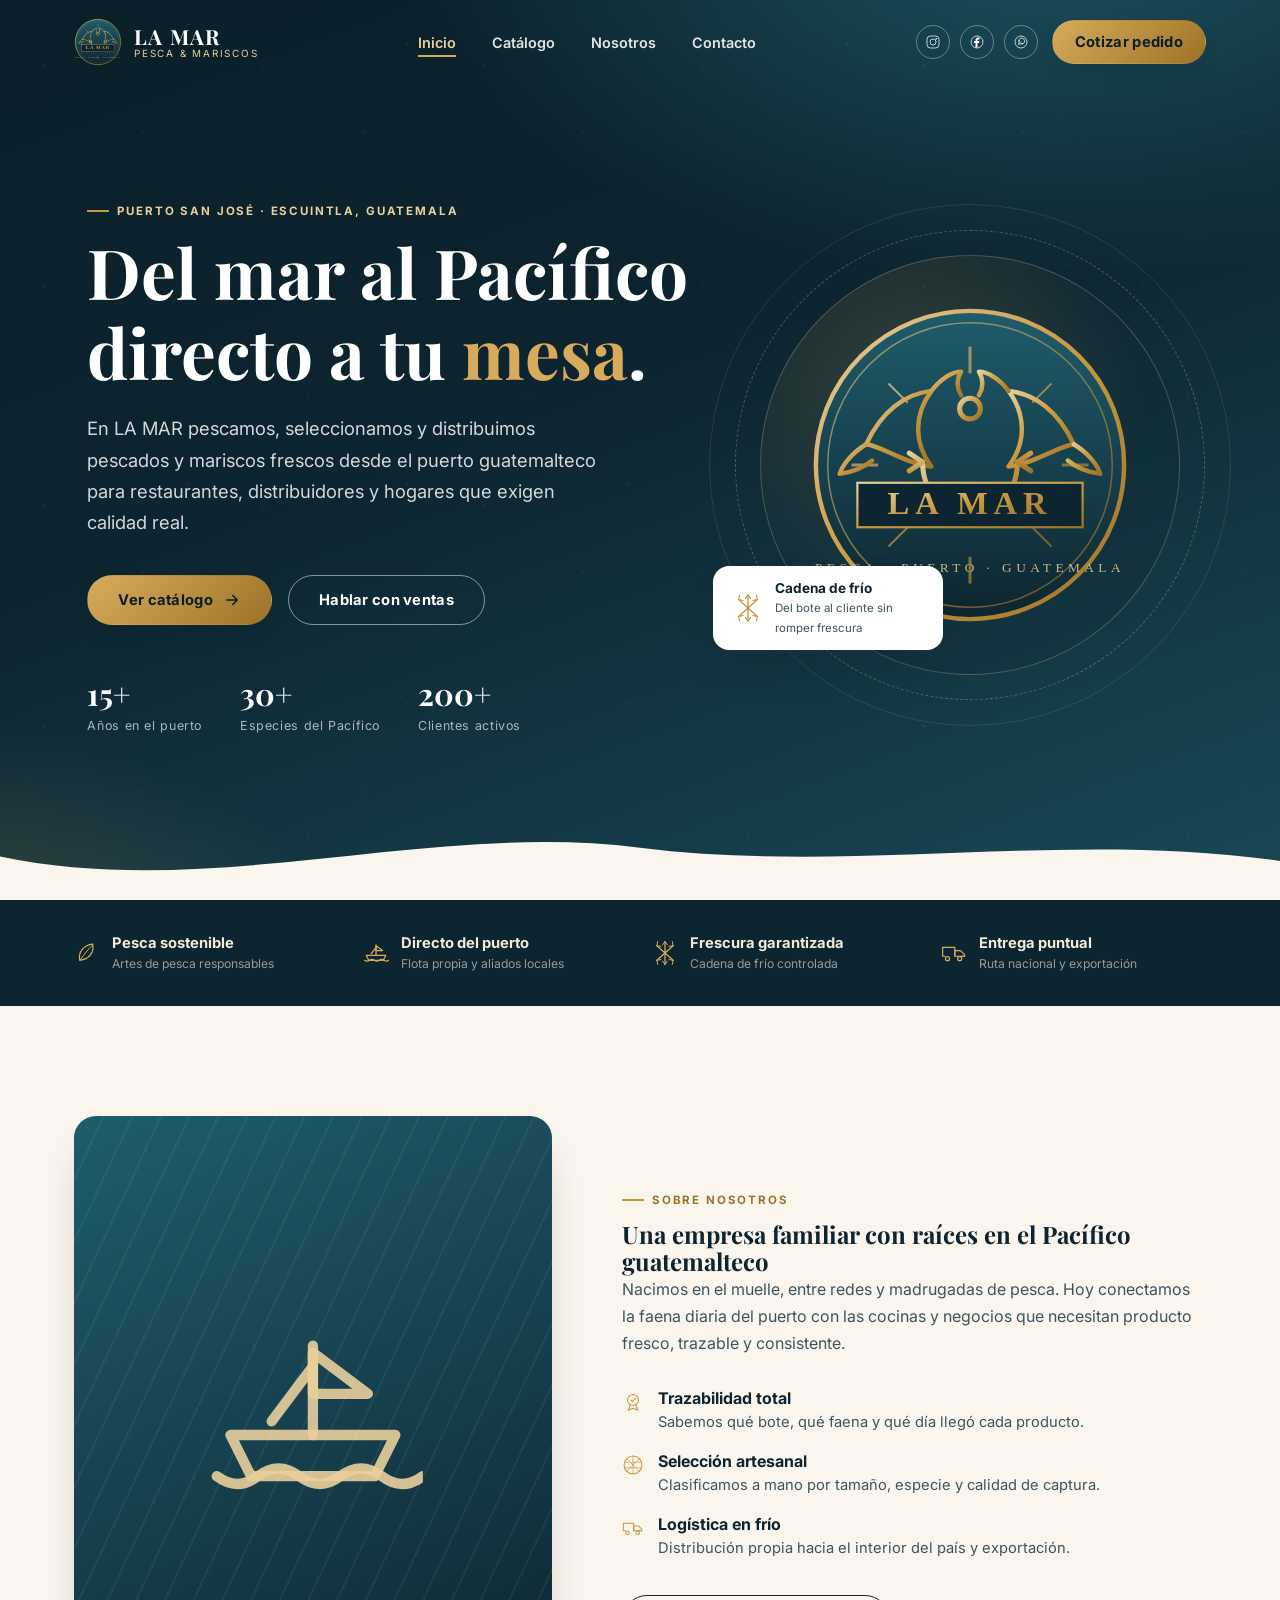
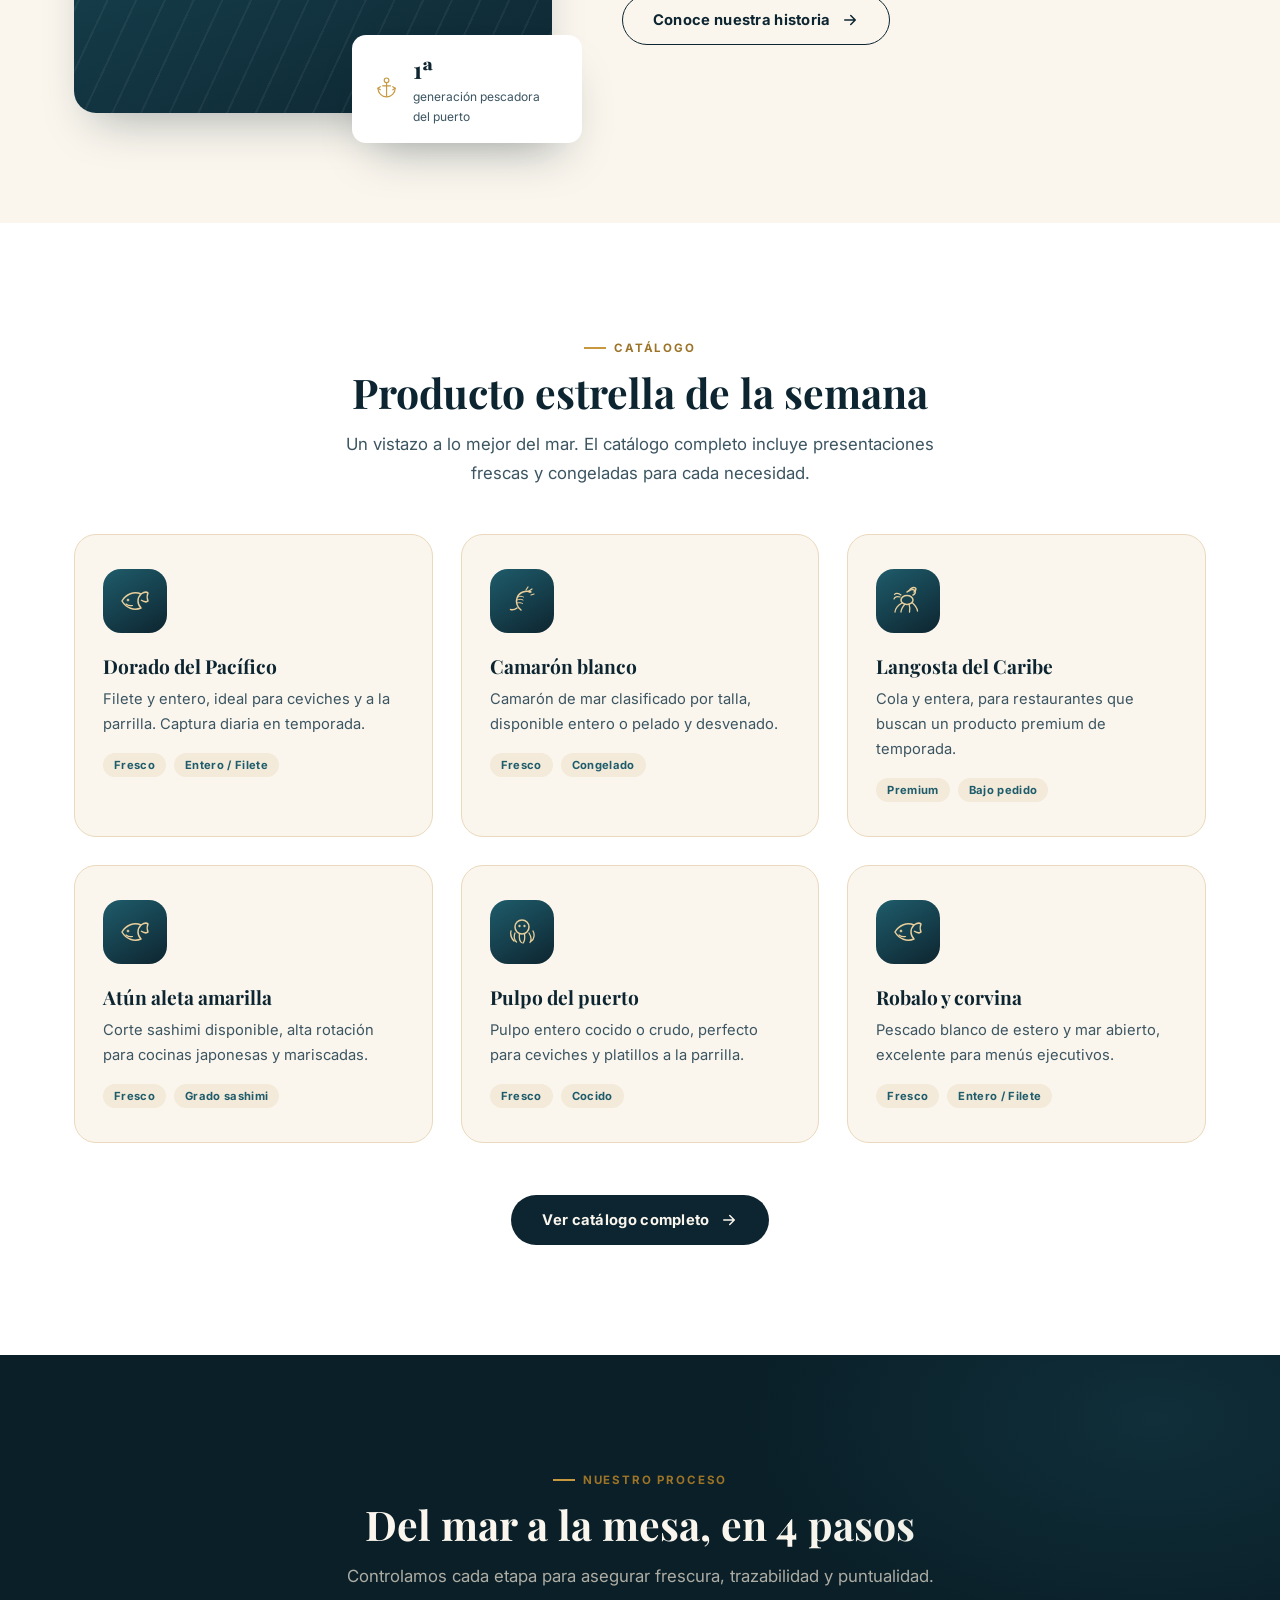
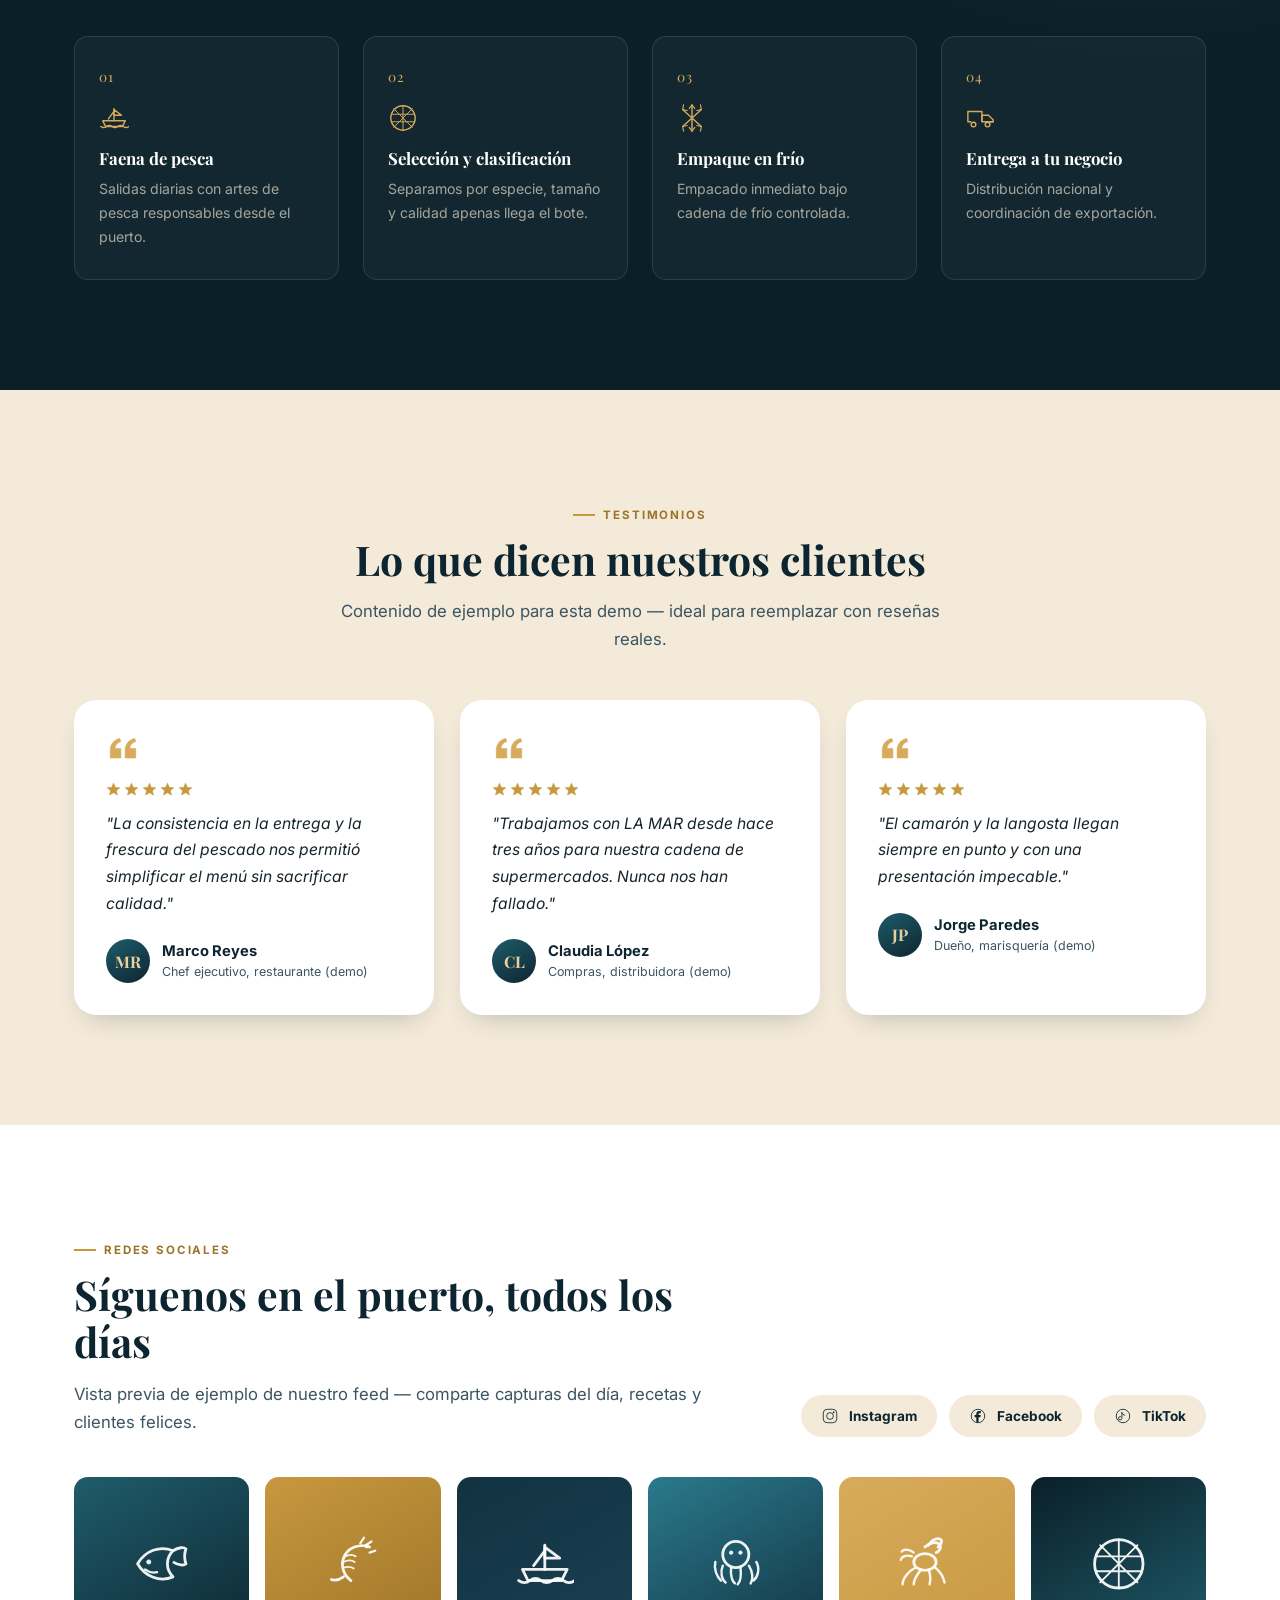
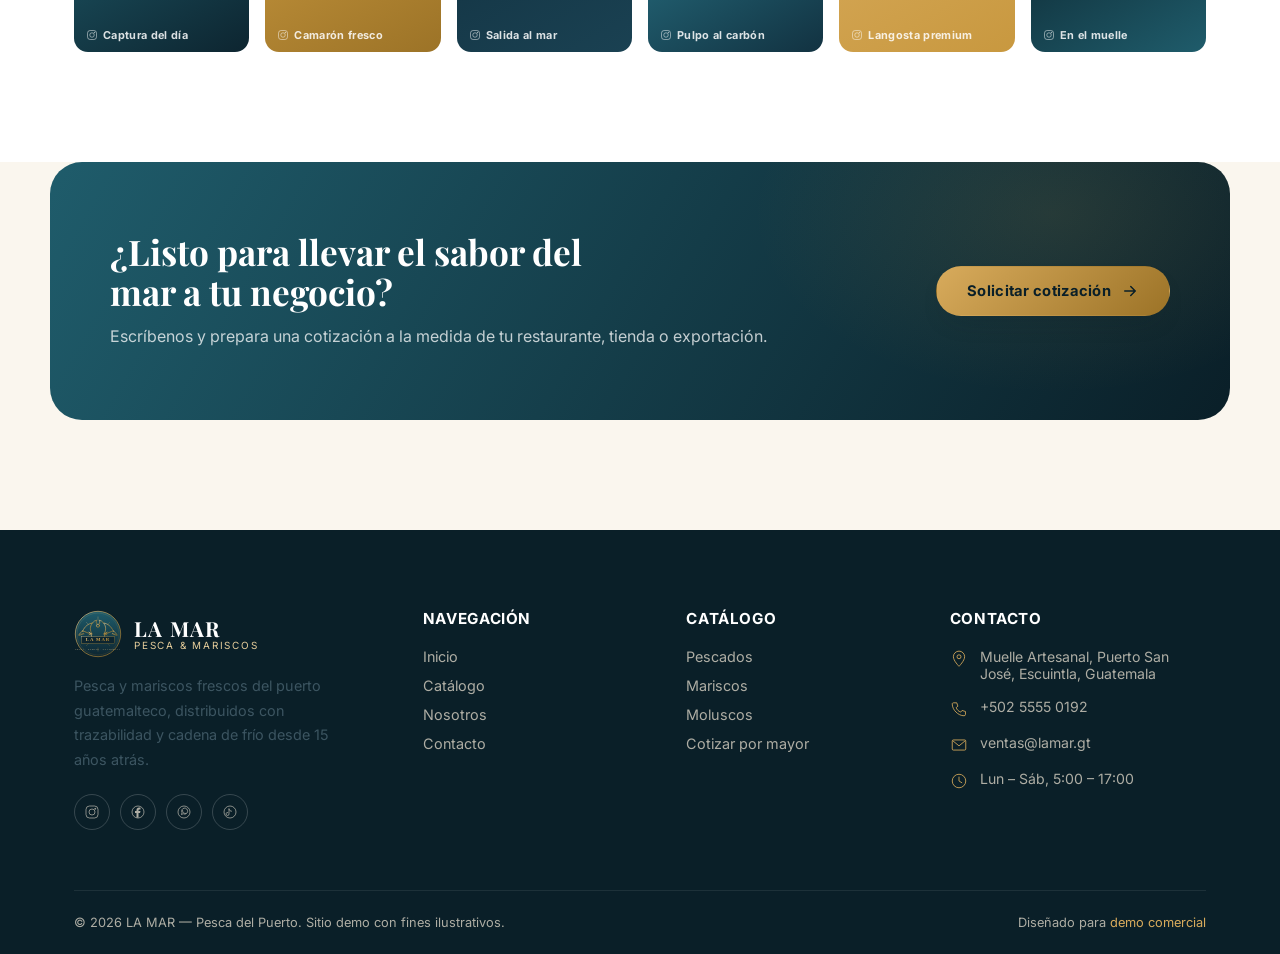
==== index.html @ 39e27c09 "Crear demo estática de sitio web para LA MAR (empresa pesquera) Sitio de 4 páginas (inicio, catálogo" ====
<!doctype html>
<html lang="es">
<head>
<meta charset="UTF-8">
<meta name="viewport" content="width=device-width, initial-scale=1.0">
<title>LA MAR — Pesca fresca del Puerto, Guatemala</title>
<meta name="description" content="LA MAR: pesca y mariscos frescos directo del puerto guatemalteco a restaurantes, distribuidores y hogares. Catálogo, proceso sostenible y contacto.">
<link rel="icon" href="assets/img/logo.svg" type="image/svg+xml">
<link rel="preconnect" href="https://fonts.googleapis.com">
<link rel="preconnect" href="https://fonts.gstatic.com" crossorigin>
<link href="https://fonts.googleapis.com/css2?family=Playfair+Display:wght@600;700&family=Inter:wght@400;500;600;700&display=swap" rel="stylesheet">
<link rel="stylesheet" href="assets/css/styles.css">
</head>
<body>
<span style="position:absolute;width:1px;height:1px;overflow:hidden;clip:rect(0 0 0 0)">Demo de sitio web — La Mar</span>

<!-- ============ HEADER ============ -->
<header class="site-header" data-header>
  <div class="container">
    <a href="index.html" class="brand">
      <img src="assets/img/logo.svg" alt="La Mar — Pesca del Puerto">
      <span class="brand-text"><strong>LA MAR</strong><span>Pesca &amp; Mariscos</span></span>
    </a>
    <nav class="nav-main" data-nav-main>
      <a href="index.html" class="active">Inicio</a>
      <a href="catalogo.html">Catálogo</a>
      <a href="nosotros.html">Nosotros</a>
      <a href="contacto.html">Contacto</a>
      <a href="contacto.html" class="btn btn-primary nav-cta">Cotizar pedido</a>
    </nav>
    <div class="header-actions">
      <div class="social-mini">
        <a href="#" aria-label="Instagram"><svg class="icon"><use href="assets/img/icons.svg#icon-instagram"></use></svg></a>
        <a href="#" aria-label="Facebook"><svg class="icon"><use href="assets/img/icons.svg#icon-facebook"></use></svg></a>
        <a href="#" aria-label="WhatsApp"><svg class="icon"><use href="assets/img/icons.svg#icon-whatsapp"></use></svg></a>
      </div>
      <a href="contacto.html" class="btn btn-primary" style="padding:12px 22px">Cotizar pedido</a>
      <button class="nav-toggle" data-nav-toggle aria-label="Abrir menú" aria-expanded="false">
        <svg class="icon"><use href="assets/img/icons.svg#icon-menu"></use></svg>
      </button>
    </div>
  </div>
</header>

<!-- ============ HERO ============ -->
<section class="hero">
  <div class="container">
    <div class="hero-copy">
      <span class="eyebrow">Puerto San José · Escuintla, Guatemala</span>
      <h1>Del mar al Pacífico<br>directo a tu <em>mesa</em>.</h1>
      <p class="lead">En LA MAR pescamos, seleccionamos y distribuimos pescados y mariscos frescos desde el puerto guatemalteco para restaurantes, distribuidores y hogares que exigen calidad real.</p>
      <div class="hero-actions">
        <a href="catalogo.html" class="btn btn-primary">
          Ver catálogo
          <svg class="icon"><use href="assets/img/icons.svg#icon-arrow"></use></svg>
        </a>
        <a href="contacto.html" class="btn btn-outline">Hablar con ventas</a>
      </div>
      <div class="hero-stats">
        <div><strong>15+</strong><span>Años en el puerto</span></div>
        <div><strong>30+</strong><span>Especies del Pacífico</span></div>
        <div><strong>200+</strong><span>Clientes activos</span></div>
      </div>
    </div>
    <div class="hero-visual">
      <div class="hero-emblem">
        <img src="assets/img/logo.svg" alt="Emblema La Mar">
      </div>
      <div class="hero-badge">
        <svg class="icon"><use href="assets/img/icons.svg#icon-snow"></use></svg>
        <div><strong>Cadena de frío</strong><span>Del bote al cliente sin romper frescura</span></div>
      </div>
    </div>
  </div>
  <div class="wave-divider">
    <svg viewBox="0 0 1440 90" preserveAspectRatio="none"><path d="M0,40 C240,90 480,0 720,30 C960,60 1200,10 1440,45 L1440,90 L0,90 Z" fill="#faf6ee"/></svg>
  </div>
</section>

<!-- ============ TRUST STRIP ============ -->
<section class="trust-strip">
  <div class="container">
    <ul>
      <li><svg class="icon"><use href="assets/img/icons.svg#icon-leaf"></use></svg><div><strong>Pesca sostenible</strong><small>Artes de pesca responsables</small></div></li>
      <li><svg class="icon"><use href="assets/img/icons.svg#icon-boat"></use></svg><div><strong>Directo del puerto</strong><small>Flota propia y aliados locales</small></div></li>
      <li><svg class="icon"><use href="assets/img/icons.svg#icon-snow"></use></svg><div><strong>Frescura garantizada</strong><small>Cadena de frío controlada</small></div></li>
      <li><svg class="icon"><use href="assets/img/icons.svg#icon-truck"></use></svg><div><strong>Entrega puntual</strong><small>Ruta nacional y exportación</small></div></li>
    </ul>
  </div>
</section>

<!-- ============ ABOUT BRIEF ============ -->
<section class="about-brief">
  <div class="container about-grid">
    <div class="about-art">
      <div class="about-panel">
        <svg class="icon"><use href="assets/img/icons.svg#icon-boat"></use></svg>
      </div>
      <div class="about-float">
        <svg class="icon"><use href="assets/img/icons.svg#icon-anchor"></use></svg>
        <div><strong>1ª</strong><span>generación pescadora del puerto</span></div>
      </div>
    </div>
    <div class="about-copy">
      <span class="eyebrow">Sobre nosotros</span>
      <h2>Una empresa familiar con raíces en el Pacífico guatemalteco</h2>
      <p>Nacimos en el muelle, entre redes y madrugadas de pesca. Hoy conectamos la faena diaria del puerto con las cocinas y negocios que necesitan producto fresco, trazable y consistente.</p>
      <ul class="about-list">
        <li>
          <svg class="icon"><use href="assets/img/icons.svg#icon-badge"></use></svg>
          <div><strong>Trazabilidad total</strong><p>Sabemos qué bote, qué faena y qué día llegó cada producto.</p></div>
        </li>
        <li>
          <svg class="icon"><use href="assets/img/icons.svg#icon-net"></use></svg>
          <div><strong>Selección artesanal</strong><p>Clasificamos a mano por tamaño, especie y calidad de captura.</p></div>
        </li>
        <li>
          <svg class="icon"><use href="assets/img/icons.svg#icon-truck"></use></svg>
          <div><strong>Logística en frío</strong><p>Distribución propia hacia el interior del país y exportación.</p></div>
        </li>
      </ul>
      <a href="nosotros.html" class="btn btn-ghost">Conoce nuestra historia <svg class="icon"><use href="assets/img/icons.svg#icon-arrow"></use></svg></a>
    </div>
  </div>
</section>

<!-- ============ PRODUCTS ============ -->
<section class="products">
  <div class="container">
    <div class="section-head center">
      <span class="eyebrow" style="justify-content:center">Catálogo</span>
      <h2>Producto estrella de la semana</h2>
      <p>Un vistazo a lo mejor del mar. El catálogo completo incluye presentaciones frescas y congeladas para cada necesidad.</p>
    </div>
    <div class="product-grid">
      <div class="card">
        <div class="card-icon"><svg class="icon"><use href="assets/img/icons.svg#icon-fish"></use></svg></div>
        <h3>Dorado del Pacífico</h3>
        <p>Filete y entero, ideal para ceviches y a la parrilla. Captura diaria en temporada.</p>
        <div class="card-tags"><span class="tag">Fresco</span><span class="tag">Entero / Filete</span></div>
      </div>
      <div class="card">
        <div class="card-icon"><svg class="icon"><use href="assets/img/icons.svg#icon-shrimp"></use></svg></div>
        <h3>Camarón blanco</h3>
        <p>Camarón de mar clasificado por talla, disponible entero o pelado y desvenado.</p>
        <div class="card-tags"><span class="tag">Fresco</span><span class="tag">Congelado</span></div>
      </div>
      <div class="card">
        <div class="card-icon"><svg class="icon"><use href="assets/img/icons.svg#icon-lobster"></use></svg></div>
        <h3>Langosta del Caribe</h3>
        <p>Cola y entera, para restaurantes que buscan un producto premium de temporada.</p>
        <div class="card-tags"><span class="tag">Premium</span><span class="tag">Bajo pedido</span></div>
      </div>
      <div class="card">
        <div class="card-icon"><svg class="icon"><use href="assets/img/icons.svg#icon-fish"></use></svg></div>
        <h3>Atún aleta amarilla</h3>
        <p>Corte sashimi disponible, alta rotación para cocinas japonesas y mariscadas.</p>
        <div class="card-tags"><span class="tag">Fresco</span><span class="tag">Grado sashimi</span></div>
      </div>
      <div class="card">
        <div class="card-icon"><svg class="icon"><use href="assets/img/icons.svg#icon-octopus"></use></svg></div>
        <h3>Pulpo del puerto</h3>
        <p>Pulpo entero cocido o crudo, perfecto para ceviches y platillos a la parrilla.</p>
        <div class="card-tags"><span class="tag">Fresco</span><span class="tag">Cocido</span></div>
      </div>
      <div class="card">
        <div class="card-icon"><svg class="icon"><use href="assets/img/icons.svg#icon-fish"></use></svg></div>
        <h3>Robalo y corvina</h3>
        <p>Pescado blanco de estero y mar abierto, excelente para menús ejecutivos.</p>
        <div class="card-tags"><span class="tag">Fresco</span><span class="tag">Entero / Filete</span></div>
      </div>
    </div>
    <div class="products-cta">
      <a href="catalogo.html" class="btn btn-dark">Ver catálogo completo <svg class="icon"><use href="assets/img/icons.svg#icon-arrow"></use></svg></a>
    </div>
  </div>
</section>

<!-- ============ PROCESS ============ -->
<section class="process">
  <div class="container">
    <div class="section-head center">
      <span class="eyebrow" style="justify-content:center">Nuestro proceso</span>
      <h2>Del mar a la mesa, en 4 pasos</h2>
      <p>Controlamos cada etapa para asegurar frescura, trazabilidad y puntualidad.</p>
    </div>
    <div class="process-grid">
      <div class="process-step">
        <span class="num">01</span>
        <svg class="icon"><use href="assets/img/icons.svg#icon-boat"></use></svg>
        <h3>Faena de pesca</h3>
        <p>Salidas diarias con artes de pesca responsables desde el puerto.</p>
      </div>
      <div class="process-step">
        <span class="num">02</span>
        <svg class="icon"><use href="assets/img/icons.svg#icon-net"></use></svg>
        <h3>Selección y clasificación</h3>
        <p>Separamos por especie, tamaño y calidad apenas llega el bote.</p>
      </div>
      <div class="process-step">
        <span class="num">03</span>
        <svg class="icon"><use href="assets/img/icons.svg#icon-snow"></use></svg>
        <h3>Empaque en frío</h3>
        <p>Empacado inmediato bajo cadena de frío controlada.</p>
      </div>
      <div class="process-step">
        <span class="num">04</span>
        <svg class="icon"><use href="assets/img/icons.svg#icon-truck"></use></svg>
        <h3>Entrega a tu negocio</h3>
        <p>Distribución nacional y coordinación de exportación.</p>
      </div>
    </div>
  </div>
</section>

<!-- ============ TESTIMONIALS ============ -->
<section class="testimonials">
  <div class="container">
    <div class="section-head center">
      <span class="eyebrow" style="justify-content:center">Testimonios</span>
      <h2>Lo que dicen nuestros clientes</h2>
      <p>Contenido de ejemplo para esta demo — ideal para reemplazar con reseñas reales.</p>
    </div>
    <div class="testi-grid">
      <div class="testi-card">
        <svg class="icon icon-quote"><use href="assets/img/icons.svg#icon-quote"></use></svg>
        <div class="testi-stars">
          <svg class="icon"><use href="assets/img/icons.svg#icon-star"></use></svg>
          <svg class="icon"><use href="assets/img/icons.svg#icon-star"></use></svg>
          <svg class="icon"><use href="assets/img/icons.svg#icon-star"></use></svg>
          <svg class="icon"><use href="assets/img/icons.svg#icon-star"></use></svg>
          <svg class="icon"><use href="assets/img/icons.svg#icon-star"></use></svg>
        </div>
        <p class="quote">"La consistencia en la entrega y la frescura del pescado nos permitió simplificar el menú sin sacrificar calidad."</p>
        <div class="testi-person">
          <div class="testi-avatar">MR</div>
          <div><strong>Marco Reyes</strong><span>Chef ejecutivo, restaurante (demo)</span></div>
        </div>
      </div>
      <div class="testi-card">
        <svg class="icon icon-quote"><use href="assets/img/icons.svg#icon-quote"></use></svg>
        <div class="testi-stars">
          <svg class="icon"><use href="assets/img/icons.svg#icon-star"></use></svg>
          <svg class="icon"><use href="assets/img/icons.svg#icon-star"></use></svg>
          <svg class="icon"><use href="assets/img/icons.svg#icon-star"></use></svg>
          <svg class="icon"><use href="assets/img/icons.svg#icon-star"></use></svg>
          <svg class="icon"><use href="assets/img/icons.svg#icon-star"></use></svg>
        </div>
        <p class="quote">"Trabajamos con LA MAR desde hace tres años para nuestra cadena de supermercados. Nunca nos han fallado."</p>
        <div class="testi-person">
          <div class="testi-avatar">CL</div>
          <div><strong>Claudia López</strong><span>Compras, distribuidora (demo)</span></div>
        </div>
      </div>
      <div class="testi-card">
        <svg class="icon icon-quote"><use href="assets/img/icons.svg#icon-quote"></use></svg>
        <div class="testi-stars">
          <svg class="icon"><use href="assets/img/icons.svg#icon-star"></use></svg>
          <svg class="icon"><use href="assets/img/icons.svg#icon-star"></use></svg>
          <svg class="icon"><use href="assets/img/icons.svg#icon-star"></use></svg>
          <svg class="icon"><use href="assets/img/icons.svg#icon-star"></use></svg>
          <svg class="icon"><use href="assets/img/icons.svg#icon-star"></use></svg>
        </div>
        <p class="quote">"El camarón y la langosta llegan siempre en punto y con una presentación impecable."</p>
        <div class="testi-person">
          <div class="testi-avatar">JP</div>
          <div><strong>Jorge Paredes</strong><span>Dueño, marisquería (demo)</span></div>
        </div>
      </div>
    </div>
  </div>
</section>

<!-- ============ SOCIAL ============ -->
<section class="social-section">
  <div class="container">
    <div class="social-head">
      <div class="section-head" style="margin-bottom:0">
        <span class="eyebrow">Redes sociales</span>
        <h2>Síguenos en el puerto, todos los días</h2>
        <p>Vista previa de ejemplo de nuestro feed — comparte capturas del día, recetas y clientes felices.</p>
      </div>
      <div class="social-links-row">
        <a href="#"><svg class="icon"><use href="assets/img/icons.svg#icon-instagram"></use></svg> Instagram</a>
        <a href="#"><svg class="icon"><use href="assets/img/icons.svg#icon-facebook"></use></svg> Facebook</a>
        <a href="#"><svg class="icon"><use href="assets/img/icons.svg#icon-tiktok"></use></svg> TikTok</a>
      </div>
    </div>
    <div class="social-grid">
      <div class="social-tile t1"><svg class="icon"><use href="assets/img/icons.svg#icon-fish"></use></svg><span><svg class="icon"><use href="assets/img/icons.svg#icon-instagram"></use></svg> Captura del día</span></div>
      <div class="social-tile t2"><svg class="icon"><use href="assets/img/icons.svg#icon-shrimp"></use></svg><span><svg class="icon"><use href="assets/img/icons.svg#icon-instagram"></use></svg> Camarón fresco</span></div>
      <div class="social-tile t3"><svg class="icon"><use href="assets/img/icons.svg#icon-boat"></use></svg><span><svg class="icon"><use href="assets/img/icons.svg#icon-instagram"></use></svg> Salida al mar</span></div>
      <div class="social-tile t4"><svg class="icon"><use href="assets/img/icons.svg#icon-octopus"></use></svg><span><svg class="icon"><use href="assets/img/icons.svg#icon-instagram"></use></svg> Pulpo al carbón</span></div>
      <div class="social-tile t5"><svg class="icon"><use href="assets/img/icons.svg#icon-lobster"></use></svg><span><svg class="icon"><use href="assets/img/icons.svg#icon-instagram"></use></svg> Langosta premium</span></div>
      <div class="social-tile t6"><svg class="icon"><use href="assets/img/icons.svg#icon-net"></use></svg><span><svg class="icon"><use href="assets/img/icons.svg#icon-instagram"></use></svg> En el muelle</span></div>
    </div>
  </div>
</section>

<!-- ============ CTA ============ -->
<div class="cta-banner">
  <div>
    <h2>¿Listo para llevar el sabor del mar a tu negocio?</h2>
    <p>Escríbenos y prepara una cotización a la medida de tu restaurante, tienda o exportación.</p>
  </div>
  <a href="contacto.html" class="btn btn-primary">Solicitar cotización <svg class="icon"><use href="assets/img/icons.svg#icon-arrow"></use></svg></a>
</div>

<!-- ============ FOOTER ============ -->
<footer class="site-footer">
  <div class="container">
    <div class="footer-grid">
      <div class="footer-brand">
        <a href="index.html" class="brand">
          <img src="assets/img/logo.svg" alt="La Mar">
          <span class="brand-text"><strong style="color:#fff">LA MAR</strong><span>Pesca &amp; Mariscos</span></span>
        </a>
        <p>Pesca y mariscos frescos del puerto guatemalteco, distribuidos con trazabilidad y cadena de frío desde 15 años atrás.</p>
        <div class="footer-social">
          <a href="#" aria-label="Instagram"><svg class="icon"><use href="assets/img/icons.svg#icon-instagram"></use></svg></a>
          <a href="#" aria-label="Facebook"><svg class="icon"><use href="assets/img/icons.svg#icon-facebook"></use></svg></a>
          <a href="#" aria-label="WhatsApp"><svg class="icon"><use href="assets/img/icons.svg#icon-whatsapp"></use></svg></a>
          <a href="#" aria-label="TikTok"><svg class="icon"><use href="assets/img/icons.svg#icon-tiktok"></use></svg></a>
        </div>
      </div>
      <div>
        <h4>Navegación</h4>
        <div class="footer-links">
          <a href="index.html">Inicio</a>
          <a href="catalogo.html">Catálogo</a>
          <a href="nosotros.html">Nosotros</a>
          <a href="contacto.html">Contacto</a>
        </div>
      </div>
      <div>
        <h4>Catálogo</h4>
        <div class="footer-links">
          <a href="catalogo.html#pescados">Pescados</a>
          <a href="catalogo.html#mariscos">Mariscos</a>
          <a href="catalogo.html#moluscos">Moluscos</a>
          <a href="contacto.html">Cotizar por mayor</a>
        </div>
      </div>
      <div>
        <h4>Contacto</h4>
        <ul class="footer-contact">
          <li><svg class="icon"><use href="assets/img/icons.svg#icon-pin"></use></svg><span>Muelle Artesanal, Puerto San José, Escuintla, Guatemala</span></li>
          <li><svg class="icon"><use href="assets/img/icons.svg#icon-phone"></use></svg><span>+502 5555 0192</span></li>
          <li><svg class="icon"><use href="assets/img/icons.svg#icon-mail"></use></svg><span>ventas@lamar.gt</span></li>
          <li><svg class="icon"><use href="assets/img/icons.svg#icon-clock"></use></svg><span>Lun – Sáb, 5:00 – 17:00</span></li>
        </ul>
      </div>
    </div>
    <div class="footer-bottom">
      <span>© <span data-year>2026</span> LA MAR — Pesca del Puerto. Sitio demo con fines ilustrativos.</span>
      <span>Diseñado para <a href="#">demo comercial</a></span>
    </div>
  </div>
</footer>

<script src="assets/js/main.js"></script>
</body>
</html>
---- assets/css/styles.css ----
/* ===========================================================
   LA MAR — Pesca del Puerto | hoja de estilos principal
   =========================================================== */

:root{
  --navy-950:#0a1f28;
  --navy-900:#0d2530;
  --navy-800:#123241;
  --navy-700:#1a4152;
  --teal-600:#1f5c6b;
  --teal-500:#2a7a8c;
  --gold-600:#9c7327;
  --gold-500:#c8983f;
  --gold-400:#d8ab5c;
  --gold-300:#e8cf9c;
  --cream-50:#faf6ee;
  --cream-100:#f3ead9;
  --cream-200:#ead9bc;
  --ink:#16242b;
  --ink-soft:#3c5561;
  --white:#ffffff;
  --shadow-lg:0 24px 48px -20px rgba(10,31,40,.35);
  --shadow-md:0 12px 28px -14px rgba(10,31,40,.3);
  --radius-lg:22px;
  --radius-md:14px;
  --radius-sm:8px;
  --container:1180px;
  --ff-display:'Playfair Display', Georgia, 'Times New Roman', serif;
  --ff-body:'Inter', -apple-system, BlinkMacSystemFont, 'Segoe UI', sans-serif;
}

*,*::before,*::after{box-sizing:border-box}
html{scroll-behavior:smooth}
body{
  margin:0;
  font-family:var(--ff-body);
  color:var(--ink);
  background:var(--cream-50);
  -webkit-font-smoothing:antialiased;
  overflow-x:hidden;
}
img,svg{max-width:100%;display:block}
a{color:inherit;text-decoration:none}
ul{list-style:none;margin:0;padding:0}
h1,h2,h3,h4{font-family:var(--ff-display);margin:0;line-height:1.15;color:var(--navy-900)}
p{margin:0;line-height:1.7;color:var(--ink-soft)}
.icon{width:1em;height:1em;fill:none;stroke:currentColor}
.container{max-width:var(--container);margin:0 auto;padding:0 24px}
section{position:relative}

/* ---------- utility ---------- */
.eyebrow{
  display:inline-flex;align-items:center;gap:8px;
  font-family:var(--ff-body);font-weight:700;font-size:.72rem;
  letter-spacing:.16em;text-transform:uppercase;color:var(--gold-600);
  margin-bottom:14px;
}
.eyebrow::before{content:"";width:22px;height:2px;background:var(--gold-500)}
.section-head{max-width:640px;margin:0 0 46px}
.section-head.center{margin-inline:auto;text-align:center}
.section-head h2{font-size:clamp(1.8rem,3.2vw,2.6rem);margin-bottom:14px}
.section-head p{font-size:1.05rem}

.btn{
  display:inline-flex;align-items:center;justify-content:center;gap:10px;
  padding:15px 30px;border-radius:100px;font-weight:700;font-size:.92rem;
  letter-spacing:.02em;border:1.5px solid transparent;cursor:pointer;
  transition:transform .25s ease,box-shadow .25s ease,background .25s ease,color .25s ease,border-color .25s ease;
  white-space:nowrap;
}
.btn .icon{width:18px;height:18px}
.btn-primary{background:linear-gradient(135deg,var(--gold-400),var(--gold-600));color:var(--navy-950);box-shadow:var(--shadow-md)}
.btn-primary:hover{transform:translateY(-2px);box-shadow:0 18px 34px -14px rgba(156,115,39,.55)}
.btn-outline{border-color:rgba(255,255,255,.5);color:var(--white)}
.btn-outline:hover{background:rgba(255,255,255,.12);transform:translateY(-2px)}
.btn-dark{background:var(--navy-900);color:var(--cream-50)}
.btn-dark:hover{background:var(--navy-800);transform:translateY(-2px)}
.btn-ghost{border-color:var(--navy-900);color:var(--navy-900)}
.btn-ghost:hover{background:var(--navy-900);color:var(--cream-50)}
.btn-block{width:100%}

.pill{
  display:inline-flex;align-items:center;gap:8px;padding:8px 16px;border-radius:100px;
  font-size:.8rem;font-weight:700;letter-spacing:.03em;
  background:var(--cream-100);color:var(--teal-600);
}

/* ---------- header ---------- */
.site-header{
  position:fixed;top:0;left:0;right:0;z-index:1000;
  padding:18px 0;transition:background .35s ease,padding .35s ease,box-shadow .35s ease;
}
.site-header .container{display:flex;align-items:center;justify-content:space-between;gap:20px}
.brand{display:flex;align-items:center;gap:12px}
.brand img{width:48px;height:48px;transition:width .3s ease,height .3s ease}
.brand-text{display:flex;flex-direction:column;line-height:1.1}
.brand-text strong{font-family:var(--ff-display);font-size:1.3rem;letter-spacing:.06em;color:var(--white)}
.brand-text span{font-size:.62rem;letter-spacing:.18em;text-transform:uppercase;color:var(--gold-300)}

.nav-main{display:flex;align-items:center;gap:36px}
.nav-main a{
  font-size:.9rem;font-weight:600;color:rgba(255,255,255,.88);
  position:relative;padding:6px 0;
}
.nav-main a::after{
  content:"";position:absolute;left:0;bottom:0;height:2px;width:0;
  background:var(--gold-400);transition:width .25s ease;
}
.nav-main a:hover::after,.nav-main a.active::after{width:100%}
.nav-main a.active{color:var(--gold-300)}
.nav-cta{display:none}

.header-actions{display:flex;align-items:center;gap:14px}
.social-mini{display:flex;gap:10px}
.social-mini a{
  width:34px;height:34px;border-radius:50%;display:flex;align-items:center;justify-content:center;
  border:1.5px solid rgba(255,255,255,.35);color:var(--white);transition:all .25s ease;
}
.social-mini a:hover{background:var(--gold-500);border-color:var(--gold-500);color:var(--navy-950)}
.social-mini .icon{width:16px;height:16px}

.nav-toggle{
  display:none;width:42px;height:42px;border-radius:50%;border:1.5px solid rgba(255,255,255,.4);
  color:var(--white);align-items:center;justify-content:center;background:transparent;cursor:pointer;
}
.nav-toggle .icon{width:20px;height:20px}

.site-header.is-scrolled{
  background:rgba(10,31,40,.92);backdrop-filter:blur(10px);
  box-shadow:0 10px 30px -16px rgba(0,0,0,.5);padding:10px 0;
}
.site-header.is-scrolled .brand img{width:40px;height:40px}

/* header default state on inner pages (no transparent hero option) */
.site-header.solid{background:rgba(10,31,40,.96);backdrop-filter:blur(10px);padding:12px 0}

/* ---------- hero ---------- */
.hero{
  position:relative;min-height:100vh;display:flex;align-items:center;
  padding:150px 0 120px;overflow:hidden;
  background:
    radial-gradient(1100px 620px at 82% -10%, rgba(42,122,140,.55), transparent 60%),
    radial-gradient(900px 500px at -10% 110%, rgba(200,152,63,.25), transparent 55%),
    linear-gradient(160deg,var(--navy-950) 0%,var(--navy-900) 45%,var(--teal-600) 130%);
}
.hero::before{
  content:"";position:absolute;inset:0;opacity:.14;pointer-events:none;
  background-image:
    radial-gradient(circle at 20% 30%, rgba(255,255,255,.5) 0, transparent 2px),
    radial-gradient(circle at 65% 60%, rgba(255,255,255,.4) 0, transparent 2px),
    radial-gradient(circle at 85% 20%, rgba(255,255,255,.5) 0, transparent 2px),
    radial-gradient(circle at 40% 80%, rgba(255,255,255,.35) 0, transparent 2px);
  background-size:220px 220px;
}
.hero .container{position:relative;display:grid;grid-template-columns:1.15fr .85fr;gap:60px;align-items:center;z-index:2}
.hero-copy .eyebrow{color:var(--gold-300)}
.hero-copy h1{
  font-size:clamp(2.6rem,5.4vw,4.4rem);color:var(--white);margin-bottom:22px;
}
.hero-copy h1 em{font-style:normal;color:var(--gold-400)}
.hero-copy p.lead{font-size:1.15rem;color:rgba(255,255,255,.82);max-width:520px;margin-bottom:36px}
.hero-actions{display:flex;flex-wrap:wrap;gap:16px;margin-bottom:48px}
.hero-stats{display:flex;gap:38px;flex-wrap:wrap}
.hero-stats div strong{display:block;font-family:var(--ff-display);font-size:1.9rem;color:var(--white)}
.hero-stats div span{font-size:.78rem;letter-spacing:.05em;color:rgba(255,255,255,.65)}

.hero-visual{position:relative;display:flex;align-items:center;justify-content:center}
.hero-emblem{
  position:relative;width:100%;max-width:420px;aspect-ratio:1;border-radius:50%;
  background:radial-gradient(circle at 35% 30%, rgba(216,171,92,.18), rgba(13,37,48,.2) 60%);
  border:1px solid rgba(232,207,156,.25);
  display:flex;align-items:center;justify-content:center;
  animation:float 6s ease-in-out infinite;
}
.hero-emblem img{width:78%}
.hero-emblem::before,.hero-emblem::after{
  content:"";position:absolute;border-radius:50%;border:1px dashed rgba(232,207,156,.3);
}
.hero-emblem::before{inset:-26px}
.hero-emblem::after{inset:-52px;border-style:solid;border-color:rgba(232,207,156,.12)}
.hero-badge{
  position:absolute;bottom:6%;left:-8%;background:var(--white);color:var(--navy-900);
  padding:14px 20px;border-radius:16px;box-shadow:var(--shadow-lg);
  display:flex;align-items:center;gap:12px;max-width:230px;
}
.hero-badge .icon{width:30px;height:30px;color:var(--gold-500);flex-shrink:0}
.hero-badge strong{display:block;font-size:.85rem}
.hero-badge span{font-size:.72rem;color:var(--ink-soft)}

@keyframes float{0%,100%{transform:translateY(0)}50%{transform:translateY(-14px)}}

.wave-divider{position:absolute;left:0;right:0;bottom:-1px;line-height:0;z-index:2}
.wave-divider svg{width:100%;height:80px;display:block}

/* ---------- trust strip ---------- */
.trust-strip{background:var(--navy-900);padding:34px 0}
.trust-strip ul{display:flex;flex-wrap:wrap;justify-content:space-between;gap:24px}
.trust-strip li{display:flex;align-items:center;gap:12px;color:var(--cream-100);flex:1;min-width:200px}
.trust-strip .icon{width:26px;height:26px;color:var(--gold-400);flex-shrink:0}
.trust-strip strong{display:block;font-size:.92rem}
.trust-strip small{font-size:.76rem;color:rgba(243,234,217,.6)}

/* ---------- about brief ---------- */
.about-brief{padding:110px 0;background:var(--cream-50)}
.about-grid{display:grid;grid-template-columns:.9fr 1.1fr;gap:70px;align-items:center}
.about-art{position:relative}
.about-panel{
  border-radius:var(--radius-lg);background:linear-gradient(155deg,var(--teal-600),var(--navy-900));
  aspect-ratio:4/5;display:flex;align-items:center;justify-content:center;position:relative;
  box-shadow:var(--shadow-lg);overflow:hidden;
}
.about-panel .icon{width:46%;height:46%;color:rgba(232,207,156,.9)}
.about-panel::after{
  content:"";position:absolute;inset:0;
  background:repeating-linear-gradient(115deg, rgba(255,255,255,.05) 0 2px, transparent 2px 26px);
}
.about-float{
  position:absolute;bottom:-30px;right:-30px;background:var(--white);border-radius:var(--radius-md);
  padding:18px 22px;box-shadow:var(--shadow-lg);display:flex;gap:14px;align-items:center;max-width:230px;
}
.about-float .icon{width:32px;height:32px;color:var(--gold-500)}
.about-float strong{display:block;font-size:1.5rem;font-family:var(--ff-display);color:var(--navy-900)}
.about-float span{font-size:.75rem;color:var(--ink-soft)}
.about-list{display:grid;gap:16px;margin:30px 0 34px}
.about-list li{display:flex;gap:14px;align-items:flex-start}
.about-list .icon{width:22px;height:22px;color:var(--gold-500);flex-shrink:0;margin-top:3px}
.about-list strong{display:block;color:var(--navy-900);font-size:1rem;margin-bottom:2px}
.about-list p{font-size:.92rem}

/* ---------- products ---------- */
.products{padding:110px 0;background:var(--white)}
.product-grid{display:grid;grid-template-columns:repeat(3,1fr);gap:28px}
.card{
  background:var(--cream-50);border-radius:var(--radius-lg);padding:34px 28px;
  border:1px solid var(--cream-200);transition:transform .3s ease,box-shadow .3s ease,border-color .3s ease;
  position:relative;
}
.card:hover{transform:translateY(-8px);box-shadow:var(--shadow-lg);border-color:transparent}
.card-icon{
  width:64px;height:64px;border-radius:18px;display:flex;align-items:center;justify-content:center;
  background:linear-gradient(150deg,var(--teal-600),var(--navy-900));color:var(--gold-300);margin-bottom:22px;
}
.card-icon .icon{width:32px;height:32px}
.card h3{font-size:1.2rem;margin-bottom:10px}
.card p{font-size:.92rem;margin-bottom:16px}
.card-tags{display:flex;gap:8px;flex-wrap:wrap}
.tag{font-size:.7rem;font-weight:700;letter-spacing:.03em;padding:5px 11px;border-radius:100px;background:var(--cream-100);color:var(--teal-600)}
.products-cta{text-align:center;margin-top:52px}

/* ---------- process ---------- */
.process{padding:110px 0;background:var(--navy-950);color:var(--cream-50);position:relative;overflow:hidden}
.process::before{
  content:"";position:absolute;inset:0;opacity:.5;
  background:radial-gradient(700px 400px at 90% 10%, rgba(42,122,140,.35), transparent 60%);
}
.process .section-head h2,.process .section-head p{color:var(--cream-50)}
.process .section-head p{color:rgba(243,234,217,.7)}
.process-grid{display:grid;grid-template-columns:repeat(4,1fr);gap:24px;position:relative;z-index:2}
.process-step{
  background:rgba(255,255,255,.04);border:1px solid rgba(255,255,255,.1);border-radius:var(--radius-md);
  padding:30px 24px;position:relative;
}
.process-step .num{
  font-family:var(--ff-display);font-size:.85rem;color:var(--gold-400);letter-spacing:.1em;margin-bottom:18px;display:block;
}
.process-step .icon{width:30px;height:30px;color:var(--gold-400);margin-bottom:16px}
.process-step h3{color:var(--white);font-size:1.05rem;margin-bottom:8px}
.process-step p{color:rgba(243,234,217,.65);font-size:.88rem}

/* ---------- testimonials ---------- */
.testimonials{padding:110px 0;background:var(--cream-100)}
.testi-grid{display:grid;grid-template-columns:repeat(3,1fr);gap:26px}
.testi-card{background:var(--white);border-radius:var(--radius-lg);padding:32px;box-shadow:var(--shadow-md)}
.testi-card .icon-quote{width:34px;height:34px;color:var(--gold-400);margin-bottom:16px}
.testi-card p.quote{color:var(--ink);font-size:.98rem;margin-bottom:22px;font-style:italic}
.testi-stars{display:flex;gap:3px;color:var(--gold-500);margin-bottom:14px}
.testi-stars .icon{width:15px;height:15px}
.testi-person{display:flex;align-items:center;gap:12px}
.testi-avatar{
  width:44px;height:44px;border-radius:50%;background:linear-gradient(150deg,var(--teal-600),var(--navy-900));
  color:var(--gold-300);display:flex;align-items:center;justify-content:center;font-family:var(--ff-display);font-weight:700;
}
.testi-person strong{display:block;font-size:.92rem;color:var(--navy-900)}
.testi-person span{font-size:.78rem;color:var(--ink-soft)}

/* ---------- social ---------- */
.social-section{padding:110px 0;background:var(--white)}
.social-head{display:flex;justify-content:space-between;align-items:flex-end;gap:30px;margin-bottom:40px;flex-wrap:wrap}
.social-links-row{display:flex;gap:12px}
.social-links-row a{
  display:flex;align-items:center;gap:10px;padding:12px 20px;border-radius:100px;
  background:var(--cream-100);color:var(--navy-900);font-weight:700;font-size:.85rem;transition:all .25s ease;
}
.social-links-row a:hover{background:var(--navy-900);color:var(--cream-50)}
.social-links-row .icon{width:18px;height:18px}
.social-grid{display:grid;grid-template-columns:repeat(6,1fr);gap:16px}
.social-tile{
  aspect-ratio:1;border-radius:var(--radius-md);position:relative;overflow:hidden;
  display:flex;align-items:center;justify-content:center;color:rgba(255,255,255,.92);
  transition:transform .3s ease;
}
.social-tile:hover{transform:scale(1.04)}
.social-tile .icon{width:34%;height:34%}
.social-tile span{
  position:absolute;bottom:10px;left:12px;font-size:.68rem;font-weight:700;letter-spacing:.03em;
  display:flex;align-items:center;gap:5px;color:rgba(255,255,255,.85);
}
.social-tile span .icon{width:12px;height:12px}
.social-tile.t1{background:linear-gradient(150deg,#1f5c6b,#0d2530)}
.social-tile.t2{background:linear-gradient(150deg,#c8983f,#9c7327)}
.social-tile.t3{background:linear-gradient(150deg,#123241,#1a4152)}
.social-tile.t4{background:linear-gradient(150deg,#2a7a8c,#123241)}
.social-tile.t5{background:linear-gradient(150deg,#d8ab5c,#c8983f)}
.social-tile.t6{background:linear-gradient(150deg,#0a1f28,#1f5c6b)}

/* ---------- cta banner ---------- */
.cta-banner{
  margin:0 auto 110px;max-width:var(--container);border-radius:32px;overflow:hidden;position:relative;
  background:linear-gradient(120deg,var(--teal-600),var(--navy-950));padding:70px 60px;
  display:flex;justify-content:space-between;align-items:center;gap:40px;flex-wrap:wrap;
}
.cta-banner::before{
  content:"";position:absolute;inset:0;opacity:.25;
  background:radial-gradient(500px 300px at 85% 20%, rgba(200,152,63,.5), transparent 60%);
}
.cta-banner h2{color:var(--white);font-size:clamp(1.6rem,3vw,2.2rem);max-width:520px;position:relative;z-index:2}
.cta-banner p{color:rgba(255,255,255,.75);margin-top:10px;position:relative;z-index:2}
.cta-banner .btn{position:relative;z-index:2}

/* ---------- footer ---------- */
.site-footer{background:var(--navy-950);color:rgba(243,234,217,.7);padding:80px 0 0}
.footer-grid{display:grid;grid-template-columns:1.4fr 1fr 1fr 1.2fr;gap:50px;padding-bottom:60px;border-bottom:1px solid rgba(255,255,255,.08)}
.footer-brand .brand{margin-bottom:16px}
.footer-brand .brand-text strong{color:var(--white)}
.footer-brand p{font-size:.9rem;max-width:280px;margin-bottom:22px}
.footer-social{display:flex;gap:10px}
.footer-social a{
  width:36px;height:36px;border-radius:50%;border:1px solid rgba(255,255,255,.18);
  display:flex;align-items:center;justify-content:center;transition:all .25s ease;
}
.footer-social a:hover{background:var(--gold-500);border-color:var(--gold-500);color:var(--navy-950)}
.footer-social .icon{width:16px;height:16px}
.site-footer h4{color:var(--white);font-size:.95rem;letter-spacing:.04em;margin-bottom:20px;font-family:var(--ff-body);font-weight:700;text-transform:uppercase}
.footer-links{display:grid;gap:12px}
.footer-links a{font-size:.9rem;transition:color .2s ease}
.footer-links a:hover{color:var(--gold-400)}
.footer-contact{display:grid;gap:16px}
.footer-contact li{display:flex;gap:12px;align-items:flex-start;font-size:.88rem}
.footer-contact .icon{width:18px;height:18px;color:var(--gold-400);flex-shrink:0;margin-top:2px}
.footer-bottom{padding:24px 0;display:flex;justify-content:space-between;align-items:center;gap:16px;flex-wrap:wrap;font-size:.8rem}
.footer-bottom a{color:var(--gold-400)}

/* ---------- page hero (inner pages) ---------- */
.page-hero{
  padding:170px 0 90px;position:relative;overflow:hidden;
  background:linear-gradient(160deg,var(--navy-950) 0%,var(--navy-900) 50%,var(--teal-600) 140%);
}
.page-hero::before{
  content:"";position:absolute;inset:0;opacity:.12;pointer-events:none;
  background-image:radial-gradient(circle at 25% 30%, rgba(255,255,255,.5) 0, transparent 2px),
    radial-gradient(circle at 70% 65%, rgba(255,255,255,.4) 0, transparent 2px);
  background-size:200px 200px;
}
.page-hero .container{position:relative;z-index:2;text-align:center}
.page-hero .eyebrow{justify-content:center;color:var(--gold-300)}
.page-hero .eyebrow::before{display:none}
.page-hero h1{color:var(--white);font-size:clamp(2.2rem,4.6vw,3.4rem);margin-bottom:16px}
.page-hero p{color:rgba(255,255,255,.78);max-width:620px;margin:0 auto}
.breadcrumb{display:flex;justify-content:center;gap:8px;font-size:.82rem;color:rgba(255,255,255,.55);margin-top:18px}
.breadcrumb a:hover{color:var(--gold-300)}

/* ---------- catalog ---------- */
.catalog{padding:90px 0 110px;background:var(--cream-50)}
.filter-bar{display:flex;flex-wrap:wrap;gap:12px;justify-content:center;margin-bottom:50px}
.filter-btn{
  padding:11px 22px;border-radius:100px;border:1.5px solid var(--cream-200);background:var(--white);
  font-weight:700;font-size:.84rem;color:var(--ink-soft);cursor:pointer;transition:all .25s ease;
}
.filter-btn:hover{border-color:var(--gold-400);color:var(--navy-900)}
.filter-btn.active{background:var(--navy-900);border-color:var(--navy-900);color:var(--cream-50)}
.catalog-grid{display:grid;grid-template-columns:repeat(3,1fr);gap:28px}
.p-card{
  background:var(--white);border-radius:var(--radius-lg);overflow:hidden;border:1px solid var(--cream-200);
  transition:transform .3s ease,box-shadow .3s ease;display:flex;flex-direction:column;
}
.p-card:hover{transform:translateY(-6px);box-shadow:var(--shadow-lg)}
.p-card-media{
  aspect-ratio:16/11;display:flex;align-items:center;justify-content:center;position:relative;
  background:linear-gradient(150deg,var(--teal-600),var(--navy-900));color:rgba(232,207,156,.92);
}
.p-card-media .icon{width:38%;height:38%}
.p-card-media .badge{
  position:absolute;top:14px;left:14px;background:rgba(10,31,40,.55);backdrop-filter:blur(4px);
  color:var(--gold-300);font-size:.68rem;font-weight:700;letter-spacing:.04em;padding:6px 12px;border-radius:100px;
  text-transform:uppercase;
}
.p-card-body{padding:24px 24px 26px;display:flex;flex-direction:column;gap:12px;flex:1}
.p-card-body h3{font-size:1.1rem}
.p-card-body p{font-size:.88rem;flex:1}
.p-card-foot{display:flex;justify-content:space-between;align-items:center;padding-top:10px;border-top:1px dashed var(--cream-200)}
.p-price{font-family:var(--ff-display);font-weight:700;color:var(--navy-900);font-size:1rem}
.p-price small{display:block;font-family:var(--ff-body);font-weight:600;font-size:.68rem;color:var(--ink-soft);text-transform:uppercase}
.p-order{font-size:.78rem;font-weight:700;color:var(--teal-600);display:flex;align-items:center;gap:4px}
.p-order .icon{width:14px;height:14px}
.catalog-note{
  margin-top:60px;background:var(--cream-100);border-radius:var(--radius-lg);padding:34px 40px;
  display:flex;justify-content:space-between;align-items:center;gap:24px;flex-wrap:wrap;
}
.catalog-note p{font-size:.92rem;max-width:520px}

/* ---------- about page ---------- */
.timeline{display:grid;gap:0;position:relative;margin-top:20px}
.timeline::before{content:"";position:absolute;left:29px;top:6px;bottom:6px;width:2px;background:var(--cream-200)}
.timeline-item{display:grid;grid-template-columns:60px 1fr;gap:24px;padding-bottom:44px;position:relative}
.timeline-item:last-child{padding-bottom:0}
.timeline-dot{
  width:60px;height:60px;border-radius:50%;background:var(--white);border:2px solid var(--gold-400);
  display:flex;align-items:center;justify-content:center;font-family:var(--ff-display);font-weight:700;
  color:var(--navy-900);position:relative;z-index:2;font-size:.95rem;
}
.timeline-body{padding-top:8px}
.timeline-body h3{font-size:1.1rem;margin-bottom:6px}
.timeline-body p{font-size:.92rem}

.value-grid{display:grid;grid-template-columns:repeat(3,1fr);gap:26px;margin-top:10px}
.value-card{text-align:center;padding:36px 26px;border-radius:var(--radius-lg);background:var(--white);border:1px solid var(--cream-200)}
.value-card .card-icon{margin:0 auto 20px}
.value-card h3{font-size:1.05rem;margin-bottom:10px}
.value-card p{font-size:.88rem}

.cert-strip{display:grid;grid-template-columns:repeat(4,1fr);gap:20px}
.cert-item{
  display:flex;flex-direction:column;align-items:center;text-align:center;gap:12px;
  padding:28px 18px;border-radius:var(--radius-md);background:var(--cream-100);
}
.cert-item .icon{width:34px;height:34px;color:var(--gold-600)}
.cert-item strong{font-size:.85rem;color:var(--navy-900)}
.cert-item span{font-size:.74rem;color:var(--ink-soft)}

.split-media{
  border-radius:var(--radius-lg);aspect-ratio:16/10;background:linear-gradient(150deg,var(--teal-600),var(--navy-950));
  display:flex;align-items:center;justify-content:center;color:rgba(232,207,156,.9);position:relative;overflow:hidden;
  box-shadow:var(--shadow-lg);
}
.split-media .icon{width:34%;height:34%}
.split-media::after{content:"";position:absolute;inset:0;background:repeating-linear-gradient(115deg, rgba(255,255,255,.05) 0 2px, transparent 2px 26px)}

/* ---------- contact page ---------- */
.contact-wrap{padding:90px 0 120px;background:var(--cream-50)}
.contact-grid{display:grid;grid-template-columns:.85fr 1.15fr;gap:50px;align-items:start}
.contact-cards{display:grid;gap:18px;margin-bottom:30px}
.contact-card{
  display:flex;gap:16px;background:var(--white);border:1px solid var(--cream-200);border-radius:var(--radius-md);
  padding:22px;align-items:flex-start;
}
.contact-card .card-icon{width:52px;height:52px;border-radius:14px;margin-bottom:0;flex-shrink:0}
.contact-card .card-icon .icon{width:24px;height:24px}
.contact-card h4{font-size:.95rem;color:var(--navy-900);margin-bottom:4px;font-family:var(--ff-body);font-weight:700}
.contact-card p{font-size:.86rem}
.map-box{
  border-radius:var(--radius-lg);aspect-ratio:16/10;position:relative;overflow:hidden;
  background:linear-gradient(150deg,var(--navy-900),var(--teal-600));color:rgba(232,207,156,.9);
  display:flex;align-items:center;justify-content:center;flex-direction:column;gap:12px;text-align:center;
  box-shadow:var(--shadow-lg);
}
.map-box .icon{width:52px;height:52px}
.map-box strong{color:var(--white);font-family:var(--ff-display);font-size:1.15rem}
.map-box span{font-size:.82rem;color:rgba(243,234,217,.75)}
.map-box::before{
  content:"";position:absolute;inset:0;opacity:.15;
  background-image:radial-gradient(circle at 20% 30%, #fff 0, transparent 2px),
   radial-gradient(circle at 70% 60%, #fff 0, transparent 2px),
   radial-gradient(circle at 85% 20%, #fff 0, transparent 2px);
  background-size:120px 120px;
}

.form-card{background:var(--white);border-radius:var(--radius-lg);padding:44px;box-shadow:var(--shadow-md);border:1px solid var(--cream-200)}
.form-row{display:grid;grid-template-columns:1fr 1fr;gap:18px;margin-bottom:18px}
.field{display:flex;flex-direction:column;gap:8px;margin-bottom:18px}
.field label{font-size:.82rem;font-weight:700;color:var(--navy-900)}
.field input,.field select,.field textarea{
  padding:13px 16px;border-radius:10px;border:1.5px solid var(--cream-200);font-family:var(--ff-body);
  font-size:.92rem;color:var(--ink);background:var(--cream-50);transition:border-color .2s ease;
}
.field input:focus,.field select:focus,.field textarea:focus{outline:none;border-color:var(--gold-400)}
.field textarea{resize:vertical;min-height:120px}
.form-success{
  display:none;align-items:center;gap:14px;background:var(--cream-100);border-radius:var(--radius-md);
  padding:20px 22px;margin-top:18px;
}
.form-success.show{display:flex}
.form-success .icon{width:26px;height:26px;color:var(--teal-600);flex-shrink:0}
.form-success strong{display:block;color:var(--navy-900);font-size:.92rem}
.form-success span{font-size:.82rem;color:var(--ink-soft)}
.form-note{font-size:.76rem;color:var(--ink-soft);margin-top:14px}

.faq-strip{margin-top:60px;display:grid;grid-template-columns:repeat(3,1fr);gap:22px}
.faq-card{background:var(--white);border:1px solid var(--cream-200);border-radius:var(--radius-md);padding:24px}
.faq-card h4{font-size:.92rem;color:var(--navy-900);margin-bottom:8px;font-family:var(--ff-body);font-weight:700}
.faq-card p{font-size:.85rem}

/* ---------- responsive ---------- */
@media (max-width:1080px){
  .hero .container{grid-template-columns:1fr}
  .hero-visual{order:-1;max-width:340px;margin:0 auto}
  .product-grid,.catalog-grid,.testi-grid{grid-template-columns:repeat(2,1fr)}
  .process-grid{grid-template-columns:repeat(2,1fr)}
  .about-grid,.contact-grid{grid-template-columns:1fr}
  .footer-grid{grid-template-columns:1fr 1fr}
  .cert-strip{grid-template-columns:repeat(2,1fr)}
  .value-grid{grid-template-columns:repeat(2,1fr)}
  .faq-strip{grid-template-columns:1fr}
}
@media (max-width:900px){
  .nav-main{
    position:fixed;inset:0 0 0 30%;background:var(--navy-950);flex-direction:column;
    justify-content:center;align-items:flex-start;padding:40px;gap:26px;
    transform:translateX(100%);transition:transform .35s ease;z-index:999;
  }
  .nav-main.open{transform:translateX(0)}
  .nav-main a{font-size:1.3rem;color:var(--white)}
  .nav-main .nav-cta{display:inline-flex;font-size:.9rem;margin-top:10px}
  .nav-toggle{display:flex}
  .header-actions .social-mini{display:none}
  .social-grid{grid-template-columns:repeat(3,1fr)}
}
@media (max-width:560px){
  .header-actions .btn-primary{display:none}
  .brand-text strong{font-size:1.1rem;white-space:nowrap}
  .brand-text span{white-space:nowrap}
}
@media (max-width:720px){
  .hero{padding:130px 0 90px}
  .hero-stats{gap:26px}
  .product-grid,.catalog-grid,.testi-grid,.value-grid{grid-template-columns:1fr}
  .cert-strip{grid-template-columns:1fr 1fr}
  .cta-banner{padding:44px 28px;flex-direction:column;text-align:center;justify-content:center}
  .footer-grid{grid-template-columns:1fr;gap:36px}
  .form-row{grid-template-columns:1fr}
  .social-head{flex-direction:column;align-items:flex-start}
  .about-float{position:static;margin-top:20px;max-width:none}
  .hero-badge{left:0}
}
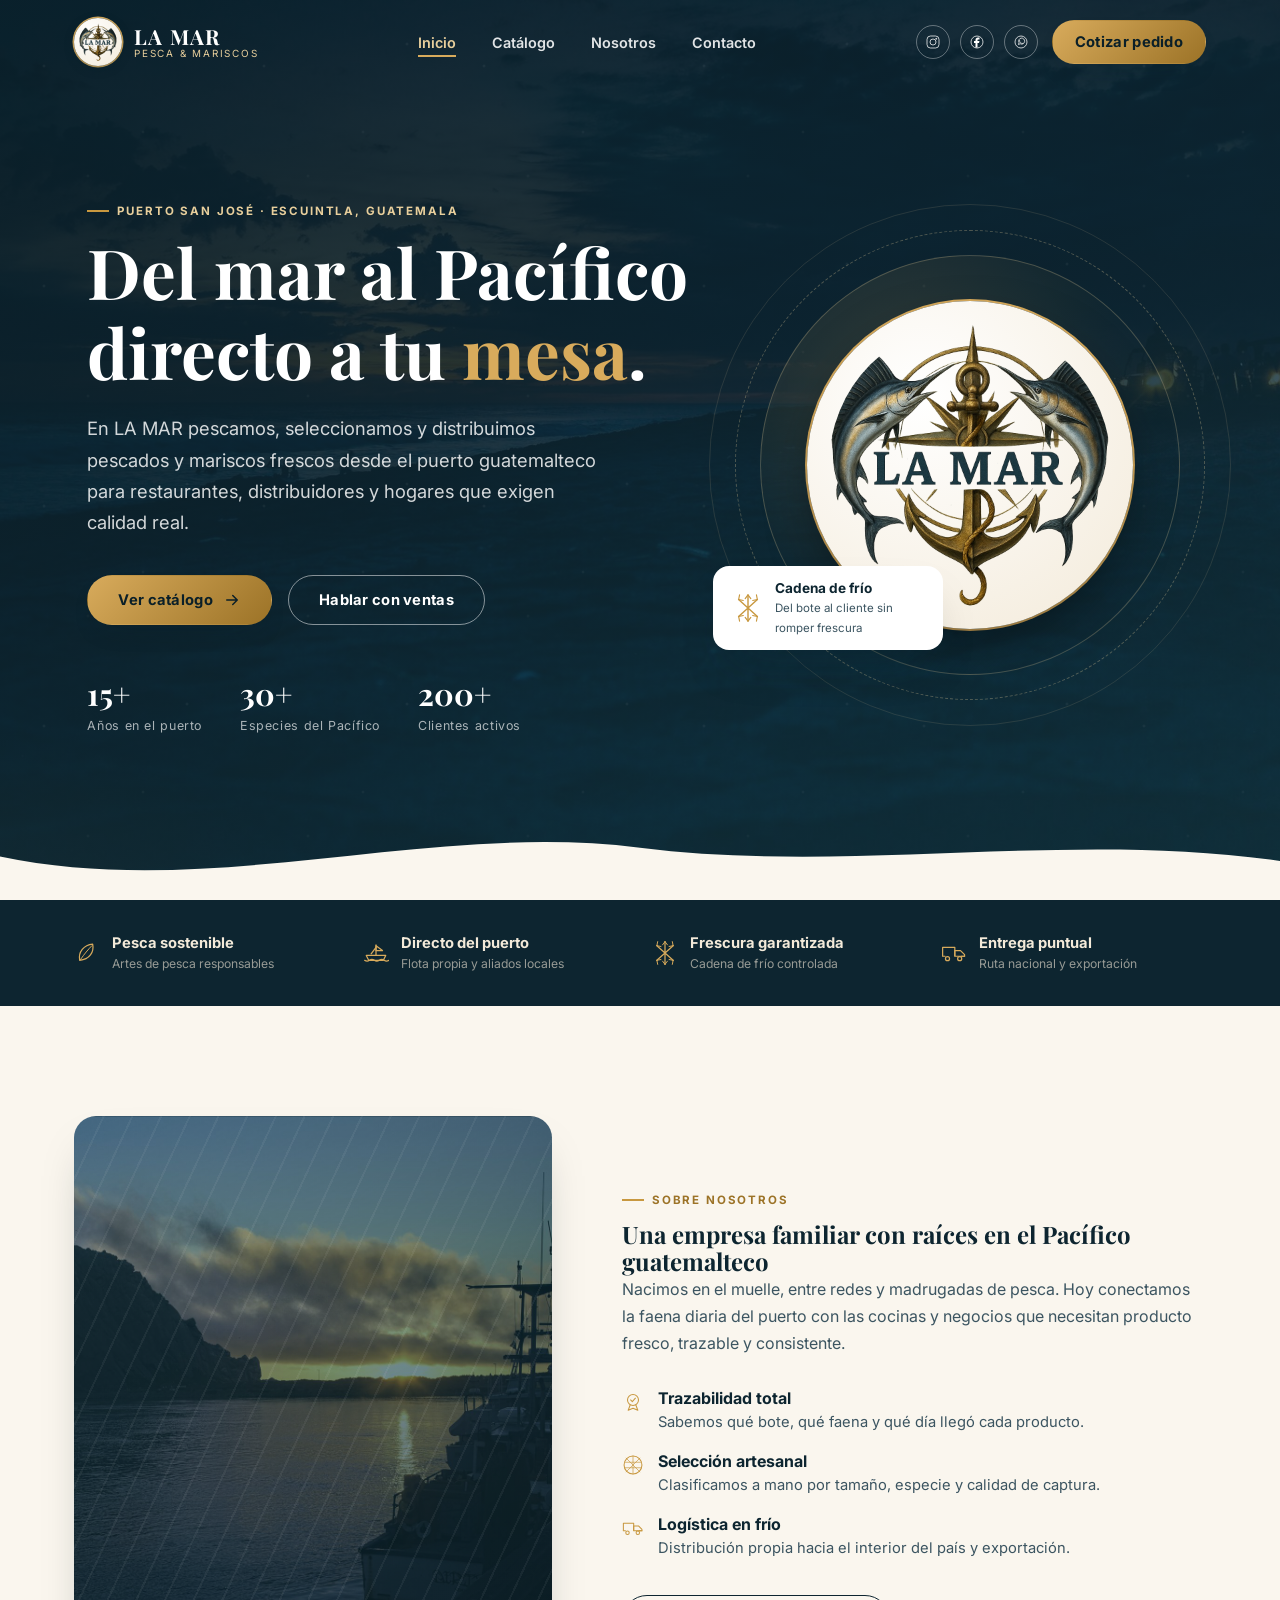
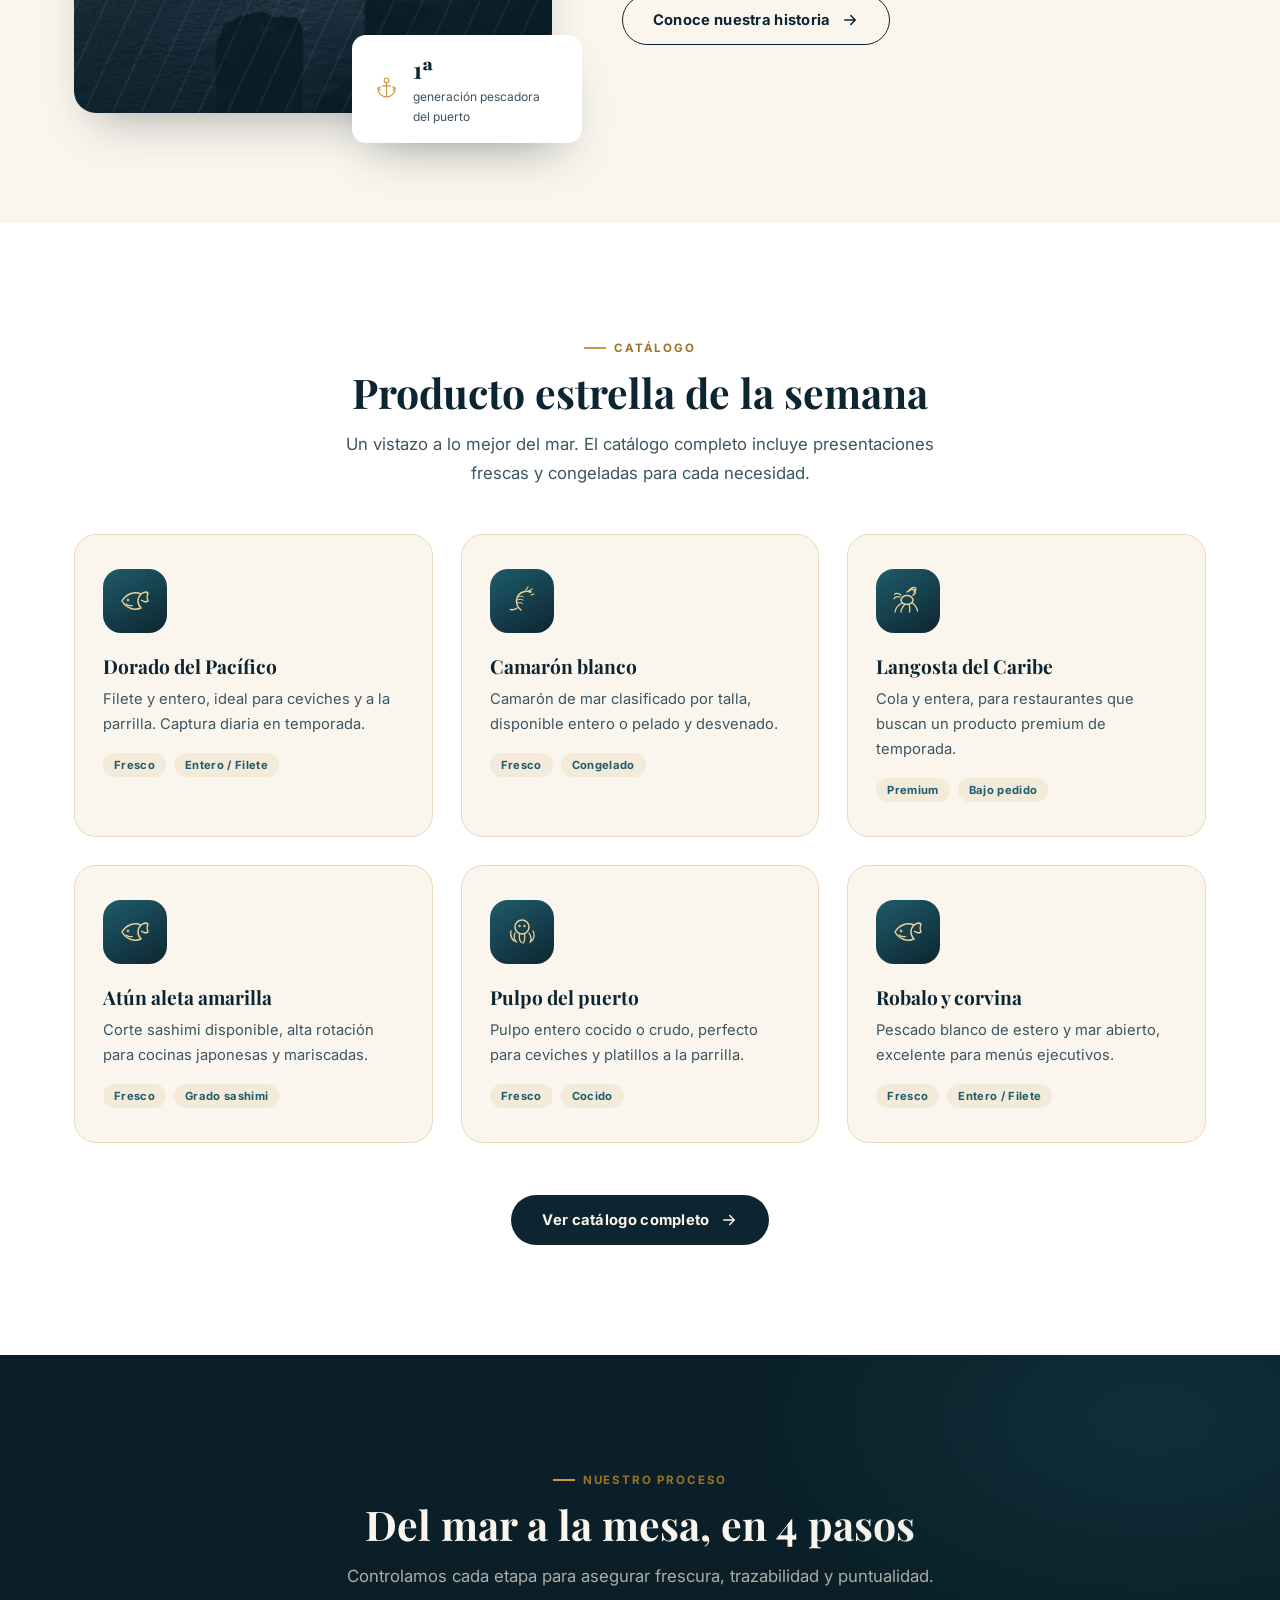
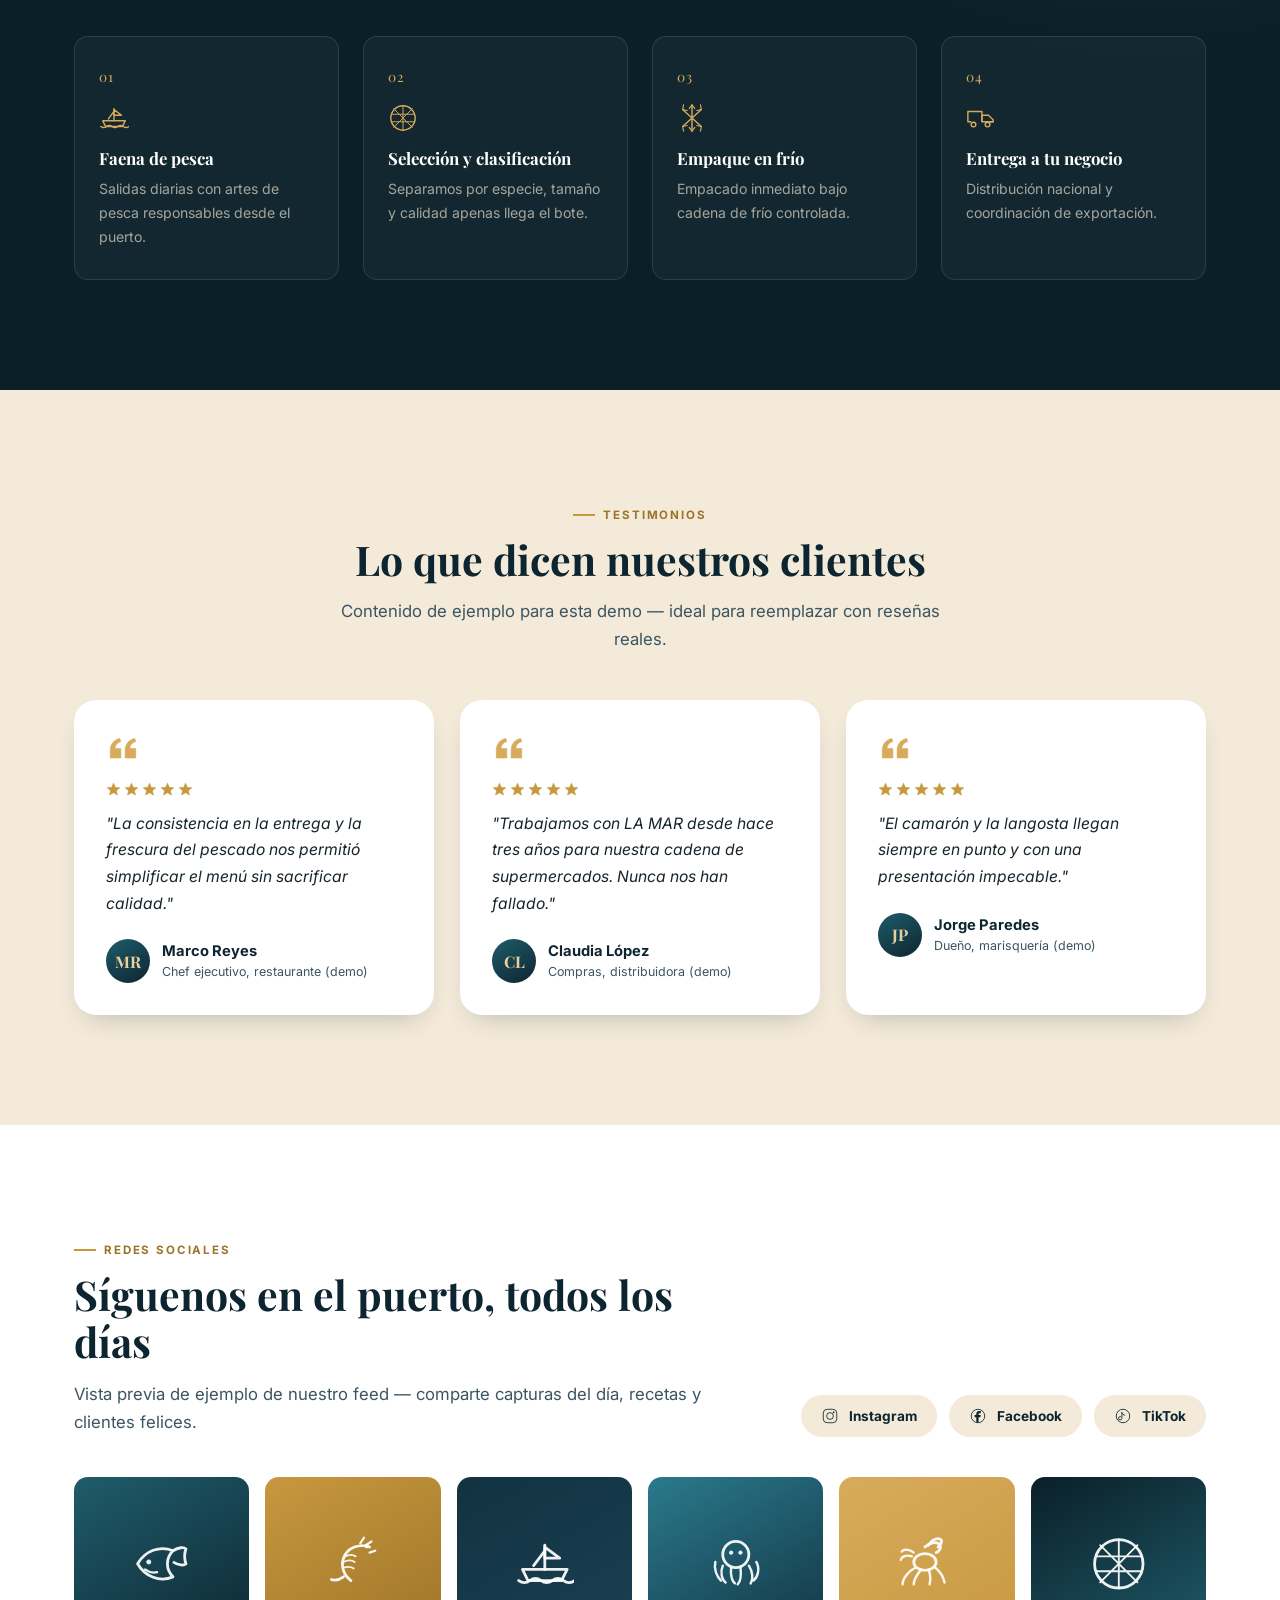
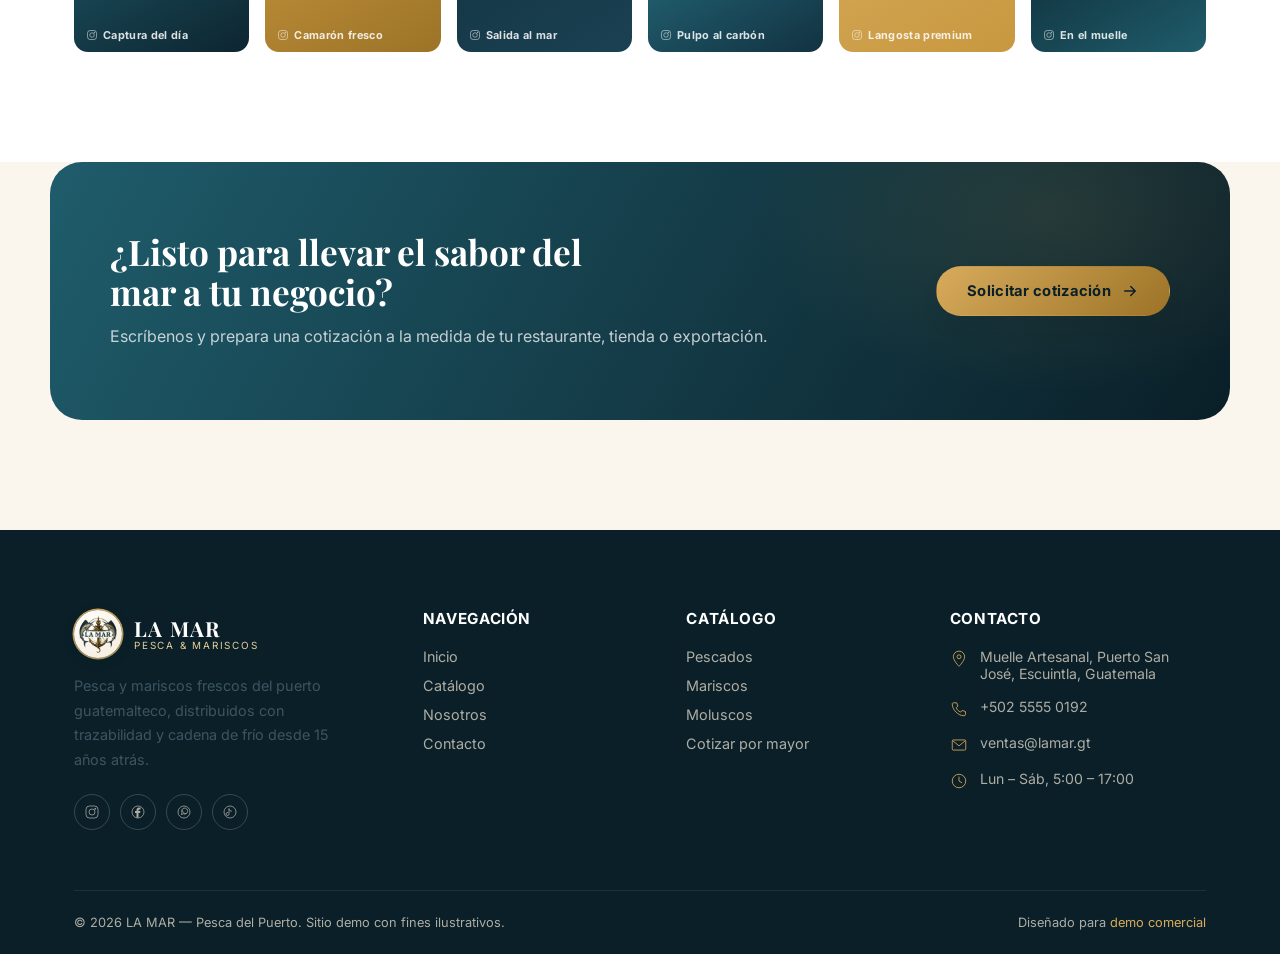
==== commit 56711701: "Integrar logo oficial y fotografías reales del cliente - Recorta el fondo blanco del logo oficial (J" ====
--- a/index.html
+++ b/index.html
@@ -5,7 +5,7 @@
 <meta name="viewport" content="width=device-width, initial-scale=1.0">
 <title>LA MAR — Pesca fresca del Puerto, Guatemala</title>
 <meta name="description" content="LA MAR: pesca y mariscos frescos directo del puerto guatemalteco a restaurantes, distribuidores y hogares. Catálogo, proceso sostenible y contacto.">
-<link rel="icon" href="assets/img/logo.svg" type="image/svg+xml">
+<link rel="icon" href="assets/img/favicon.png" type="image/png">
 <link rel="preconnect" href="https://fonts.googleapis.com">
 <link rel="preconnect" href="https://fonts.gstatic.com" crossorigin>
 <link href="https://fonts.googleapis.com/css2?family=Playfair+Display:wght@600;700&family=Inter:wght@400;500;600;700&display=swap" rel="stylesheet">
@@ -18,7 +18,7 @@
 <header class="site-header" data-header>
   <div class="container">
     <a href="index.html" class="brand">
-      <img src="assets/img/logo.svg" alt="La Mar — Pesca del Puerto">
+      <img src="assets/img/logo-oficial.png" alt="La Mar — Pesca del Puerto">
       <span class="brand-text"><strong>LA MAR</strong><span>Pesca &amp; Mariscos</span></span>
     </a>
     <nav class="nav-main" data-nav-main>
@@ -43,7 +43,7 @@
 </header>
 
 <!-- ============ HERO ============ -->
-<section class="hero">
+<section class="hero" style="background-image:linear-gradient(160deg, rgba(10,31,40,.93) 0%, rgba(13,37,48,.88) 45%, rgba(31,92,107,.55) 130%), radial-gradient(900px 500px at -10% 110%, rgba(200,152,63,.2), transparent 55%), url('assets/img/foto-1.jpeg');background-size:auto,auto,cover;background-position:0 0,0 0,center 35%;background-repeat:no-repeat">
   <div class="container">
     <div class="hero-copy">
       <span class="eyebrow">Puerto San José · Escuintla, Guatemala</span>
@@ -64,7 +64,7 @@
     </div>
     <div class="hero-visual">
       <div class="hero-emblem">
-        <img src="assets/img/logo.svg" alt="Emblema La Mar">
+        <img src="assets/img/logo-oficial.png" alt="Emblema La Mar">
       </div>
       <div class="hero-badge">
         <svg class="icon"><use href="assets/img/icons.svg#icon-snow"></use></svg>
@@ -93,8 +93,7 @@
 <section class="about-brief">
   <div class="container about-grid">
     <div class="about-art">
-      <div class="about-panel">
-        <svg class="icon"><use href="assets/img/icons.svg#icon-boat"></use></svg>
+      <div class="about-panel" style="background-image:linear-gradient(155deg, rgba(31,92,107,.35), rgba(10,31,40,.82)), url('assets/img/foto-2.jpeg');background-size:cover;background-position:center">
       </div>
       <div class="about-float">
         <svg class="icon"><use href="assets/img/icons.svg#icon-anchor"></use></svg>
@@ -312,7 +311,7 @@
     <div class="footer-grid">
       <div class="footer-brand">
         <a href="index.html" class="brand">
-          <img src="assets/img/logo.svg" alt="La Mar">
+          <img src="assets/img/logo-oficial.png" alt="La Mar">
           <span class="brand-text"><strong style="color:#fff">LA MAR</strong><span>Pesca &amp; Mariscos</span></span>
         </a>
         <p>Pesca y mariscos frescos del puerto guatemalteco, distribuidos con trazabilidad y cadena de frío desde 15 años atrás.</p>
--- a/assets/css/styles.css
+++ b/assets/css/styles.css
@@ -92,7 +92,12 @@
 }
 .site-header .container{display:flex;align-items:center;justify-content:space-between;gap:20px}
 .brand{display:flex;align-items:center;gap:12px}
-.brand img{width:48px;height:48px;transition:width .3s ease,height .3s ease}
+.brand img{
+  width:48px;height:48px;object-fit:contain;border-radius:50%;
+  background:radial-gradient(circle at 35% 30%,#fff,var(--cream-100));
+  padding:5px;box-shadow:0 3px 10px rgba(10,31,40,.35),0 0 0 1.5px var(--gold-400);
+  transition:width .3s ease,height .3s ease;
+}
 .brand-text{display:flex;flex-direction:column;line-height:1.1}
 .brand-text strong{font-family:var(--ff-display);font-size:1.3rem;letter-spacing:.06em;color:var(--white)}
 .brand-text span{font-size:.62rem;letter-spacing:.18em;text-transform:uppercase;color:var(--gold-300)}
@@ -172,7 +177,11 @@
   display:flex;align-items:center;justify-content:center;
   animation:float 6s ease-in-out infinite;
 }
-.hero-emblem img{width:78%}
+.hero-emblem img{
+  width:78%;object-fit:contain;border-radius:50%;
+  background:radial-gradient(circle at 35% 30%,#fff,var(--cream-100));
+  padding:22px;box-shadow:0 20px 50px -12px rgba(0,0,0,.5),0 0 0 2px var(--gold-400);
+}
 .hero-emblem::before,.hero-emblem::after{
   content:"";position:absolute;border-radius:50%;border:1px dashed rgba(232,207,156,.3);
 }
